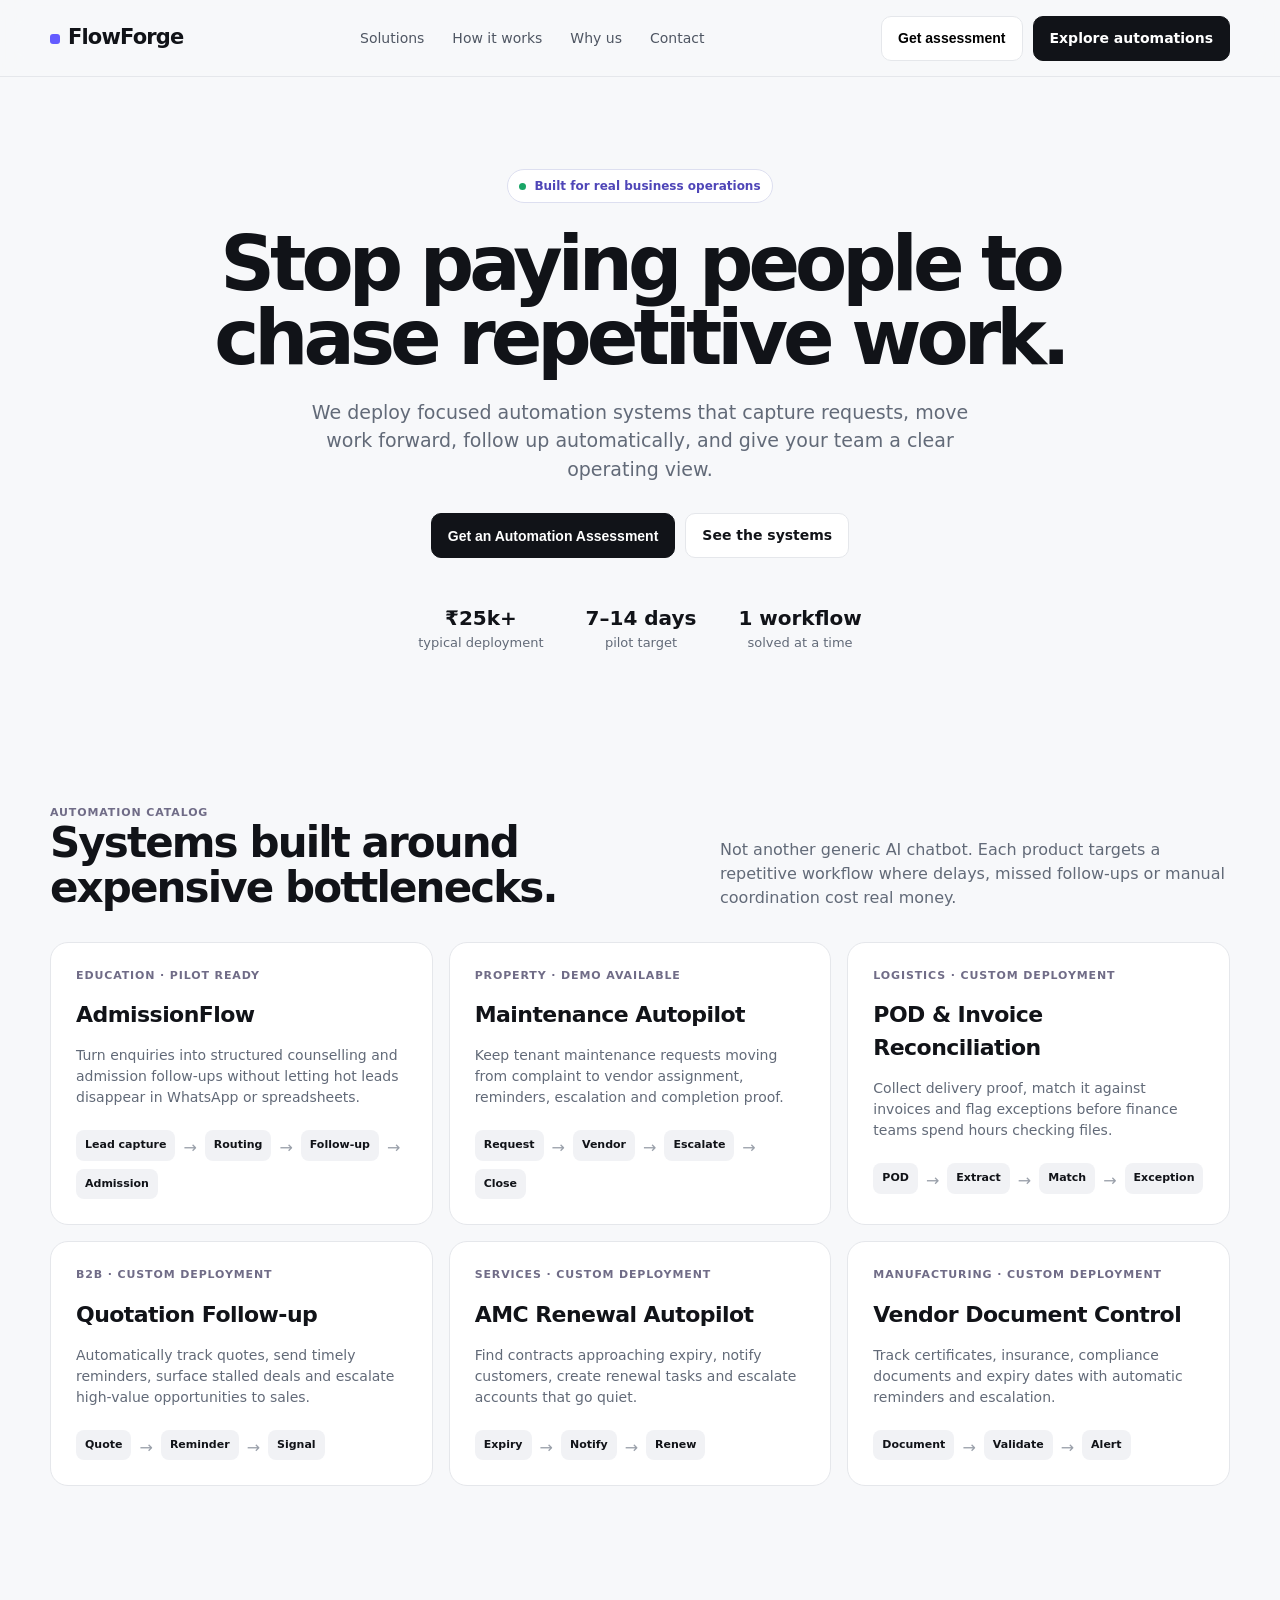
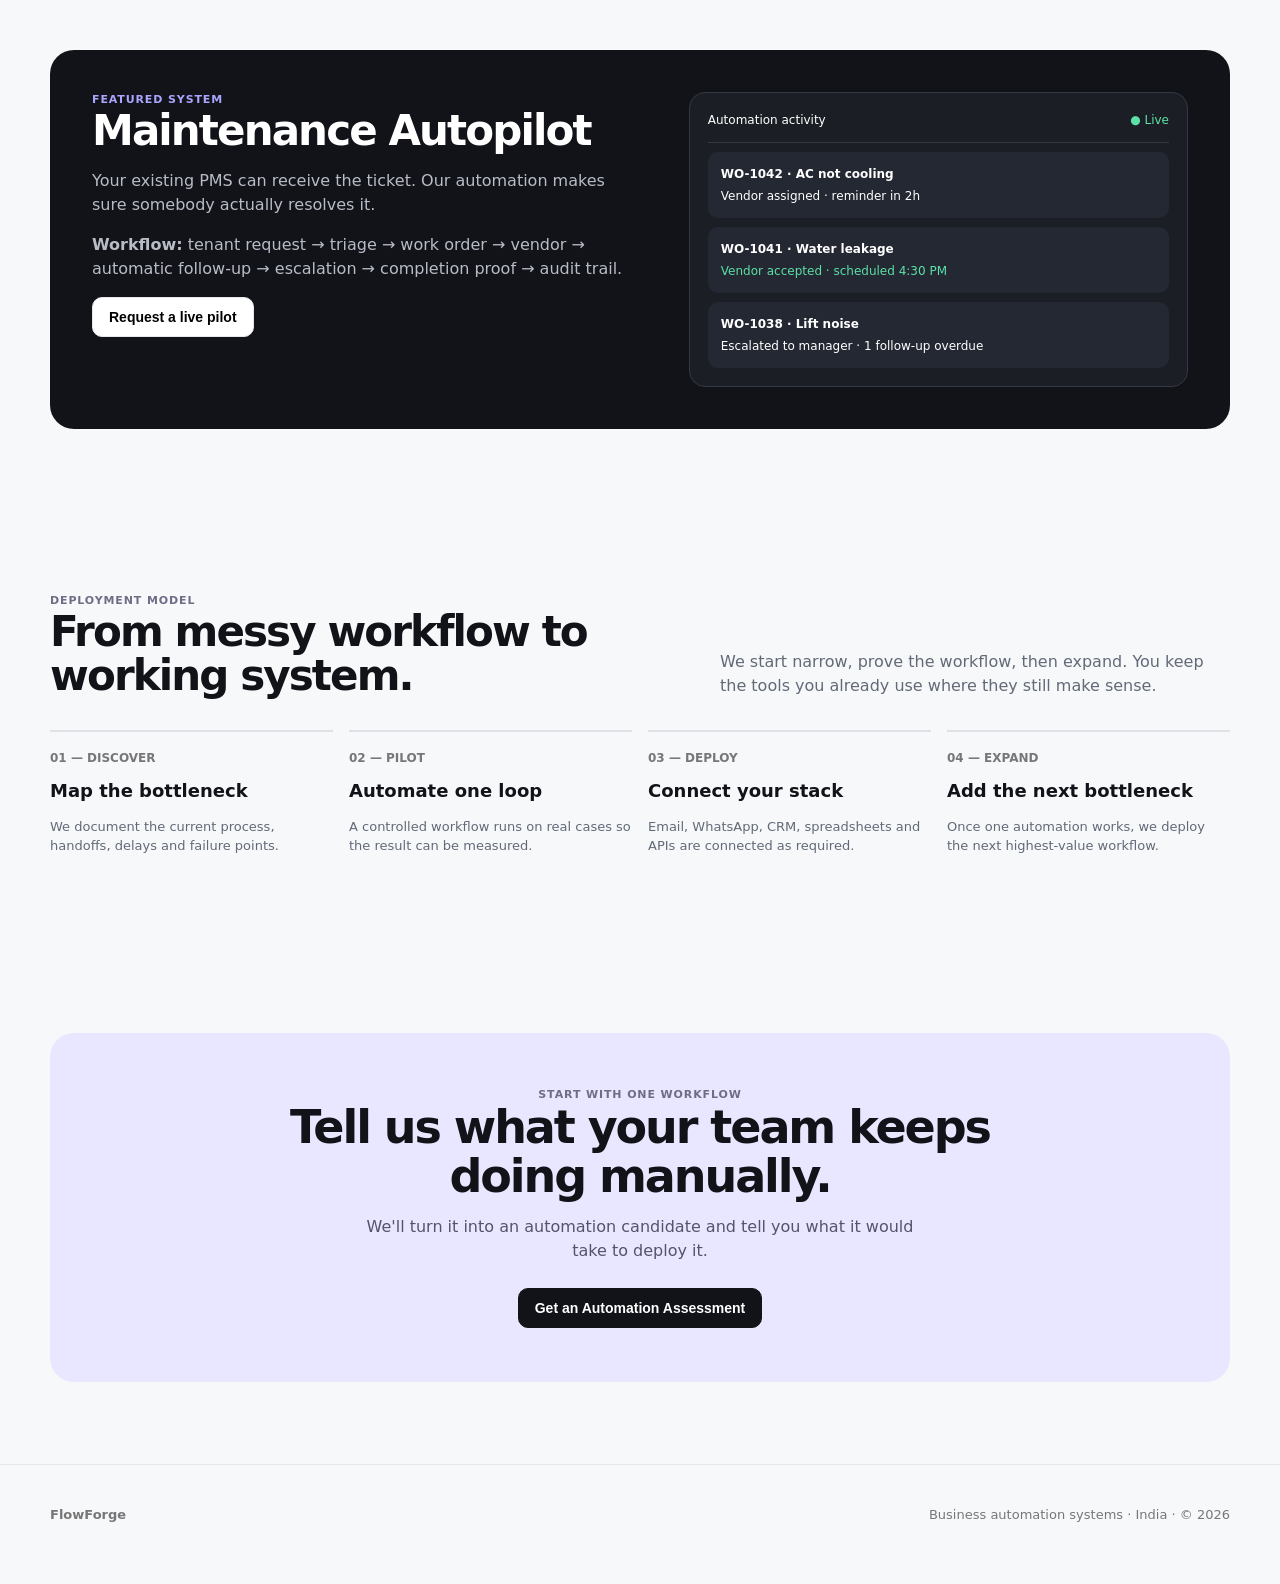
==== index.html @ b5eff017 "Connect FlowForge assessment form to Supabase" ====
<!doctype html><html lang="en"><head><meta charset="UTF-8"><meta name="viewport" content="width=device-width,initial-scale=1"><title>FlowForge — Business Automation Systems</title><meta name="description" content="Pre-built business automation systems that remove repetitive work and keep operations moving."><style>body{margin:0;font-family:Inter,ui-sans-serif,system-ui,-apple-system,BlinkMacSystemFont,"Segoe UI",sans-serif;color:#111318;background:#f7f8fa;line-height:1.5}a{text-decoration:none;color:inherit}.wrap{max-width:1180px;margin:auto;padding:0 24px}.nav{height:76px;display:flex;align-items:center;justify-content:space-between;background:rgba(247,248,250,.86);backdrop-filter:blur(14px);position:sticky;top:0;z-index:10;border-bottom:1px solid #e5e7eb}.brand{font-weight:800;font-size:21px;letter-spacing:-.04em}.brand i{display:inline-block;width:10px;height:10px;background:#635bff;border-radius:3px;margin-right:8px}.links{display:flex;gap:28px;color:#4f5663;font-size:14px}.actions{display:flex;gap:10px}.btn{border:1px solid #e5e7eb;padding:11px 16px;border-radius:10px;font-weight:650;font-size:14px;background:#fff;cursor:pointer}.primary{background:#111318;color:#fff!important;border-color:#111318}.hero{padding:92px 0 70px;text-align:center}.eyebrow{display:inline-flex;gap:8px;align-items:center;border:1px solid #dddff0;background:#fff;padding:7px 11px;border-radius:999px;font-size:12px;font-weight:700;color:#4f46b8}.dot{width:7px;height:7px;background:#18a566;border-radius:50%}.hero h1{font-size:clamp(45px,7vw,76px);line-height:.98;letter-spacing:-.065em;max-width:900px;margin:24px auto 22px}.hero p{font-size:19px;color:#626a78;max-width:670px;margin:0 auto 30px}.hero .actions{justify-content:center}.proof{display:flex;justify-content:center;gap:42px;margin-top:45px;color:#626a78;font-size:13px}.proof strong{display:block;color:#111318;font-size:20px}.section{padding:82px 0}.section-head{display:flex;justify-content:space-between;gap:30px;align-items:end;margin-bottom:32px}.section h2{font-size:42px;letter-spacing:-.045em;line-height:1.05;margin:0}.section-head p{max-width:510px;color:#626a78;margin:0}.grid{display:grid;grid-template-columns:repeat(3,1fr);gap:16px}.card{background:#fff;border:1px solid #e5e7eb;border-radius:18px;padding:25px;transition:.2s}.card:hover{transform:translateY(-3px);box-shadow:0 14px 40px rgba(17,19,24,.07)}.tag{font-size:11px;text-transform:uppercase;letter-spacing:.08em;font-weight:800;color:#706c87}.card h3{font-size:22px;letter-spacing:-.025em;margin:14px 0 9px}.card p{color:#626a78;font-size:14px;min-height:65px}.flow{display:flex;gap:8px;flex-wrap:wrap;margin-top:20px}.pill{padding:7px 9px;background:#f1f2f5;border-radius:8px;font-size:11px;font-weight:650}.arrow{color:#9aa0aa;padding-top:6px}.featured{background:#111318;color:#fff;border-radius:24px;padding:42px;display:grid;grid-template-columns:1.05fr .95fr;gap:45px}.featured p{color:#b7bcc7}.featured .tag{color:#aaa5ff}.demo{background:#1b1e25;border:1px solid #333844;border-radius:16px;padding:18px}.bar{display:flex;justify-content:space-between;border-bottom:1px solid #343842;padding-bottom:13px;font-size:12px}.work{background:#242833;border-radius:10px;padding:13px;margin-top:9px;font-size:12px}.work b{display:block;margin-bottom:4px}.green{color:#5ce0a6}.how{display:grid;grid-template-columns:repeat(4,1fr);gap:16px}.step{border-top:2px solid #dfe1e7;padding-top:17px}.num{font-size:12px;font-weight:800;color:#777}.step h3{font-size:18px;margin:10px 0 7px}.step p{font-size:13px;color:#626a78}.cta{background:#e9e7ff;border-radius:24px;padding:54px;text-align:center}.cta h2{font-size:46px;max-width:700px;margin:0 auto 15px}.cta p{color:#55536a;max-width:560px;margin:0 auto 25px}.footer{padding:40px 0 60px;border-top:1px solid #e5e7eb;color:#777;font-size:13px}.footerrow{display:flex;justify-content:space-between}.modal{display:none;position:fixed;inset:0;background:rgba(10,11,14,.58);z-index:30;align-items:center;justify-content:center;padding:20px}.modal.open{display:flex}.modalbox{background:#fff;border-radius:18px;max-width:520px;width:100%;padding:28px}.modalbox h2{margin-top:0}.field{display:flex;flex-direction:column;gap:6px;margin:12px 0}.field label{font-size:12px;font-weight:700}.field input,.field select,.field textarea{padding:11px;border:1px solid #e5e7eb;border-radius:9px;font:inherit}.close{float:right;background:none;border:0;font-size:22px;cursor:pointer}@media(max-width:850px){.links{display:none}.grid,.how,.featured{grid-template-columns:1fr}.featured{padding:28px}.hero{padding-top:65px}.proof{gap:18px;flex-wrap:wrap}.section h2,.cta h2{font-size:34px}.section-head{display:block}.section-head p{margin-top:12px}.footerrow{display:block}.footerrow span{display:block;margin-top:8px}}</style></head><body><header class="nav"><div class="wrap" style="width:100%;display:flex;justify-content:space-between;align-items:center"><a class="brand" href="#"><i></i>FlowForge</a><nav class="links"><a href="#solutions">Solutions</a><a href="#how">How it works</a><a href="#proof">Why us</a><a href="#contact">Contact</a></nav><div class="actions"><button class="btn" onclick="openModal()">Get assessment</button><a class="btn primary" href="#solutions">Explore automations</a></div></div></header><main><section class="hero"><div class="wrap"><div class="eyebrow"><span class="dot"></span> Built for real business operations</div><h1>Stop paying people to chase repetitive work.</h1><p>We deploy focused automation systems that capture requests, move work forward, follow up automatically, and give your team a clear operating view.</p><div class="actions"><button class="btn primary" onclick="openModal()">Get an Automation Assessment</button><a class="btn" href="#solutions">See the systems</a></div><div class="proof"><div><strong>₹25k+</strong>typical deployment</div><div><strong>7–14 days</strong>pilot target</div><div><strong>1 workflow</strong>solved at a time</div></div></div></section><section class="section" id="solutions"><div class="wrap"><div class="section-head"><div><div class="tag">Automation catalog</div><h2>Systems built around expensive bottlenecks.</h2></div><p>Not another generic AI chatbot. Each product targets a repetitive workflow where delays, missed follow-ups or manual coordination cost real money.</p></div><div class="grid"><article class="card"><div class="tag">Education · Pilot ready</div><h3>AdmissionFlow</h3><p>Turn enquiries into structured counselling and admission follow-ups without letting hot leads disappear in WhatsApp or spreadsheets.</p><div class="flow"><span class="pill">Lead capture</span><span class="arrow">→</span><span class="pill">Routing</span><span class="arrow">→</span><span class="pill">Follow-up</span><span class="arrow">→</span><span class="pill">Admission</span></div></article><article class="card"><div class="tag">Property · Demo available</div><h3>Maintenance Autopilot</h3><p>Keep tenant maintenance requests moving from complaint to vendor assignment, reminders, escalation and completion proof.</p><div class="flow"><span class="pill">Request</span><span class="arrow">→</span><span class="pill">Vendor</span><span class="arrow">→</span><span class="pill">Escalate</span><span class="arrow">→</span><span class="pill">Close</span></div></article><article class="card"><div class="tag">Logistics · Custom deployment</div><h3>POD &amp; Invoice Reconciliation</h3><p>Collect delivery proof, match it against invoices and flag exceptions before finance teams spend hours checking files.</p><div class="flow"><span class="pill">POD</span><span class="arrow">→</span><span class="pill">Extract</span><span class="arrow">→</span><span class="pill">Match</span><span class="arrow">→</span><span class="pill">Exception</span></div></article><article class="card"><div class="tag">B2B · Custom deployment</div><h3>Quotation Follow-up</h3><p>Automatically track quotes, send timely reminders, surface stalled deals and escalate high-value opportunities to sales.</p><div class="flow"><span class="pill">Quote</span><span class="arrow">→</span><span class="pill">Reminder</span><span class="arrow">→</span><span class="pill">Signal</span></div></article><article class="card"><div class="tag">Services · Custom deployment</div><h3>AMC Renewal Autopilot</h3><p>Find contracts approaching expiry, notify customers, create renewal tasks and escalate accounts that go quiet.</p><div class="flow"><span class="pill">Expiry</span><span class="arrow">→</span><span class="pill">Notify</span><span class="arrow">→</span><span class="pill">Renew</span></div></article><article class="card"><div class="tag">Manufacturing · Custom deployment</div><h3>Vendor Document Control</h3><p>Track certificates, insurance, compliance documents and expiry dates with automatic reminders and escalation.</p><div class="flow"><span class="pill">Document</span><span class="arrow">→</span><span class="pill">Validate</span><span class="arrow">→</span><span class="pill">Alert</span></div></article></div></div></section><section class="section" id="proof"><div class="wrap"><div class="featured"><div><div class="tag">Featured system</div><h2>Maintenance Autopilot</h2><p>Your existing PMS can receive the ticket. Our automation makes sure somebody actually resolves it.</p><p><b>Workflow:</b> tenant request → triage → work order → vendor → automatic follow-up → escalation → completion proof → audit trail.</p><button class="btn" onclick="openModal()">Request a live pilot</button></div><div class="demo"><div class="bar"><span>Automation activity</span><span class="green">● Live</span></div><div class="work"><b>WO-1042 · AC not cooling</b><span>Vendor assigned · reminder in 2h</span></div><div class="work"><b>WO-1041 · Water leakage</b><span class="green">Vendor accepted · scheduled 4:30 PM</span></div><div class="work"><b>WO-1038 · Lift noise</b><span>Escalated to manager · 1 follow-up overdue</span></div></div></div></div></section><section class="section" id="how"><div class="wrap"><div class="section-head"><div><div class="tag">Deployment model</div><h2>From messy workflow to working system.</h2></div><p>We start narrow, prove the workflow, then expand. You keep the tools you already use where they still make sense.</p></div><div class="how"><div class="step"><div class="num">01 — DISCOVER</div><h3>Map the bottleneck</h3><p>We document the current process, handoffs, delays and failure points.</p></div><div class="step"><div class="num">02 — PILOT</div><h3>Automate one loop</h3><p>A controlled workflow runs on real cases so the result can be measured.</p></div><div class="step"><div class="num">03 — DEPLOY</div><h3>Connect your stack</h3><p>Email, WhatsApp, CRM, spreadsheets and APIs are connected as required.</p></div><div class="step"><div class="num">04 — EXPAND</div><h3>Add the next bottleneck</h3><p>Once one automation works, we deploy the next highest-value workflow.</p></div></div></div></section><section class="section" id="contact"><div class="wrap"><div class="cta"><div class="tag">Start with one workflow</div><h2>Tell us what your team keeps doing manually.</h2><p>We'll turn it into an automation candidate and tell you what it would take to deploy it.</p><button class="btn primary" onclick="openModal()">Get an Automation Assessment</button></div></div></section></main><footer class="footer"><div class="wrap footerrow"><b>FlowForge</b><span>Business automation systems · India · © 2026</span></div></footer><div class="modal" id="modal"><div class="modalbox"><button class="close" onclick="closeModal()">×</button><h2>Automation Assessment</h2><p style="color:#666;font-size:14px">Tell us the workflow that wastes the most time.</p><form id="assessmentForm" onsubmit="submitForm(event)"><div class="field"><label>Business type</label><select id="businessType" required><option value="">Select</option><option>Education</option><option>Property Management</option><option>Logistics</option><option>Manufacturing</option><option>Professional Services</option><option>Other</option></select></div><div class="field"><label>Biggest repetitive task</label><textarea id="repetitiveTask" rows="3" required placeholder="e.g. staff chase vendors for maintenance updates"></textarea></div><div class="field"><label>Work email / phone</label><input id="contact" required placeholder="you@company.com or +91..."></div><button class="btn primary" type="submit" style="width:100%">Submit assessment</button></form></div></div><script>function openModal(){document.getElementById('modal').classList.add('open')}function closeModal(){document.getElementById('modal').classList.remove('open')}async function submitForm(e){e.preventDefault();const form=e.target;const btn=form.querySelector('button[type=submit]');btn.disabled=true;btn.textContent='Submitting...';try{const r=await fetch('https://tdzqkygwrdqqpjwculmf.supabase.co/rest/v1/flowforge_assessment_leads',{method:'POST',headers:{'Content-Type':'application/json','apikey':'sb_publishable__ITeCtWl3mFC7sqU0JlJvA_GkFUHRXl','Prefer':'return=minimal'},body:JSON.stringify({business_type:document.getElementById('businessType').value,repetitive_task:document.getElementById('repetitiveTask').value,contact:document.getElementById('contact').value})});if(!r.ok)throw new Error('submit failed');alert('Thanks — your assessment has been received.');form.reset();closeModal()}catch(err){alert('We could not submit the assessment. Please try again.')}finally{btn.disabled=false;btn.textContent='Submit assessment'}}document.getElementById('modal').addEventListener('click',e=>{if(e.target.id==='modal')closeModal()})</script></body></html>
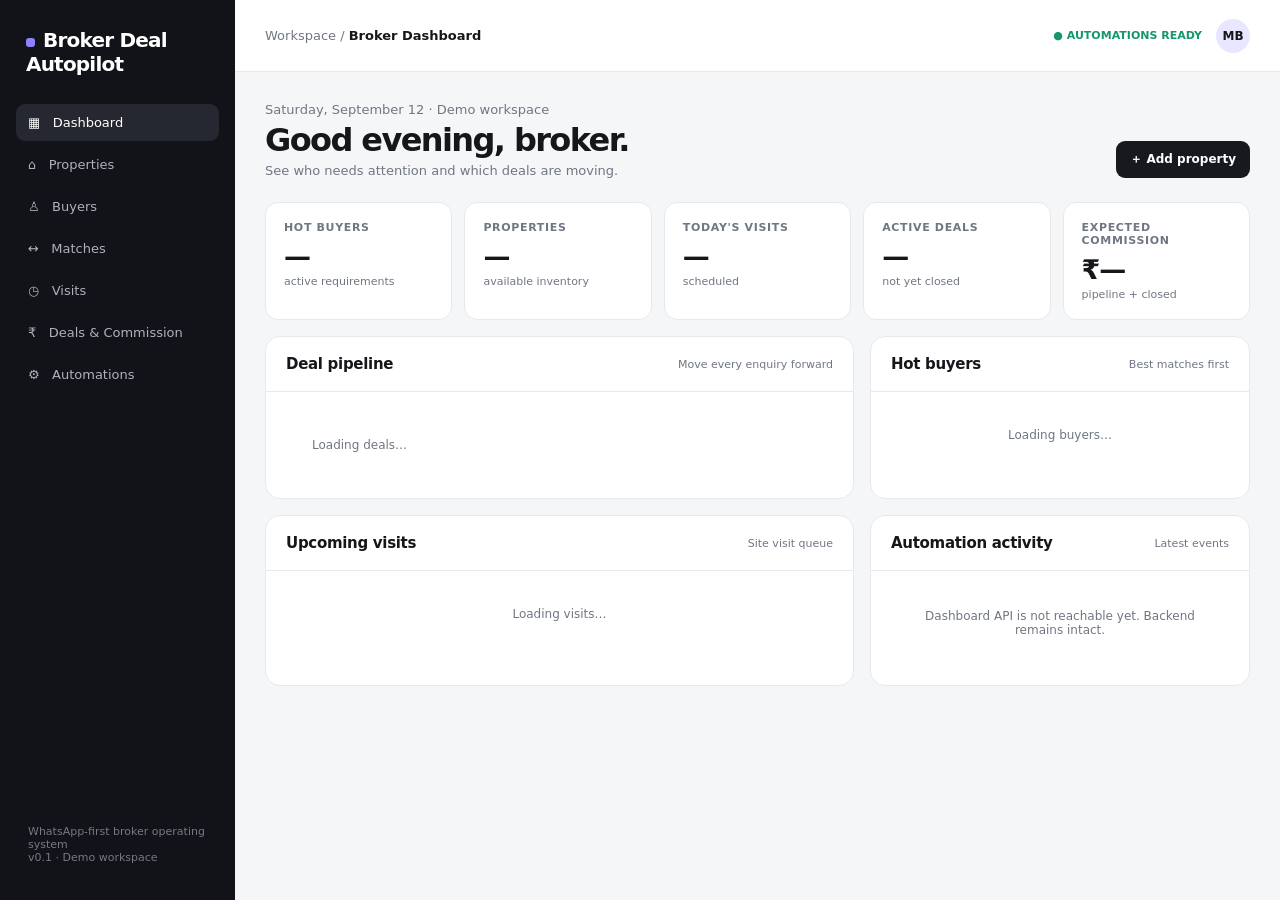
==== commit 295c250a: "Build Broker Deal Autopilot dashboard UI" ====
--- a/index.html
+++ b/index.html
@@ -1 +1,55 @@
-<!doctype html><html lang="en"><head><meta charset="UTF-8"><meta name="viewport" content="width=device-width,initial-scale=1"><title>FlowForge — Business Automation Systems</title><meta name="description" content="Pre-built business automation systems that remove repetitive work and keep operations moving."><style>body{margin:0;font-family:Inter,ui-sans-serif,system-ui,-apple-system,BlinkMacSystemFont,"Segoe UI",sans-serif;color:#111318;background:#f7f8fa;line-height:1.5}a{text-decoration:none;color:inherit}.wrap{max-width:1180px;margin:auto;padding:0 24px}.nav{height:76px;display:flex;align-items:center;justify-content:space-between;background:rgba(247,248,250,.86);backdrop-filter:blur(14px);position:sticky;top:0;z-index:10;border-bottom:1px solid #e5e7eb}.brand{font-weight:800;font-size:21px;letter-spacing:-.04em}.brand i{display:inline-block;width:10px;height:10px;background:#635bff;border-radius:3px;margin-right:8px}.links{display:flex;gap:28px;color:#4f5663;font-size:14px}.actions{display:flex;gap:10px}.btn{border:1px solid #e5e7eb;padding:11px 16px;border-radius:10px;font-weight:650;font-size:14px;background:#fff;cursor:pointer}.primary{background:#111318;color:#fff!important;border-color:#111318}.hero{padding:92px 0 70px;text-align:center}.eyebrow{display:inline-flex;gap:8px;align-items:center;border:1px solid #dddff0;background:#fff;padding:7px 11px;border-radius:999px;font-size:12px;font-weight:700;color:#4f46b8}.dot{width:7px;height:7px;background:#18a566;border-radius:50%}.hero h1{font-size:clamp(45px,7vw,76px);line-height:.98;letter-spacing:-.065em;max-width:900px;margin:24px auto 22px}.hero p{font-size:19px;color:#626a78;max-width:670px;margin:0 auto 30px}.hero .actions{justify-content:center}.proof{display:flex;justify-content:center;gap:42px;margin-top:45px;color:#626a78;font-size:13px}.proof strong{display:block;color:#111318;font-size:20px}.section{padding:82px 0}.section-head{display:flex;justify-content:space-between;gap:30px;align-items:end;margin-bottom:32px}.section h2{font-size:42px;letter-spacing:-.045em;line-height:1.05;margin:0}.section-head p{max-width:510px;color:#626a78;margin:0}.grid{display:grid;grid-template-columns:repeat(3,1fr);gap:16px}.card{background:#fff;border:1px solid #e5e7eb;border-radius:18px;padding:25px;transition:.2s}.card:hover{transform:translateY(-3px);box-shadow:0 14px 40px rgba(17,19,24,.07)}.tag{font-size:11px;text-transform:uppercase;letter-spacing:.08em;font-weight:800;color:#706c87}.card h3{font-size:22px;letter-spacing:-.025em;margin:14px 0 9px}.card p{color:#626a78;font-size:14px;min-height:65px}.flow{display:flex;gap:8px;flex-wrap:wrap;margin-top:20px}.pill{padding:7px 9px;background:#f1f2f5;border-radius:8px;font-size:11px;font-weight:650}.arrow{color:#9aa0aa;padding-top:6px}.featured{background:#111318;color:#fff;border-radius:24px;padding:42px;display:grid;grid-template-columns:1.05fr .95fr;gap:45px}.featured p{color:#b7bcc7}.featured .tag{color:#aaa5ff}.demo{background:#1b1e25;border:1px solid #333844;border-radius:16px;padding:18px}.bar{display:flex;justify-content:space-between;border-bottom:1px solid #343842;padding-bottom:13px;font-size:12px}.work{background:#242833;border-radius:10px;padding:13px;margin-top:9px;font-size:12px}.work b{display:block;margin-bottom:4px}.green{color:#5ce0a6}.how{display:grid;grid-template-columns:repeat(4,1fr);gap:16px}.step{border-top:2px solid #dfe1e7;padding-top:17px}.num{font-size:12px;font-weight:800;color:#777}.step h3{font-size:18px;margin:10px 0 7px}.step p{font-size:13px;color:#626a78}.cta{background:#e9e7ff;border-radius:24px;padding:54px;text-align:center}.cta h2{font-size:46px;max-width:700px;margin:0 auto 15px}.cta p{color:#55536a;max-width:560px;margin:0 auto 25px}.footer{padding:40px 0 60px;border-top:1px solid #e5e7eb;color:#777;font-size:13px}.footerrow{display:flex;justify-content:space-between}.modal{display:none;position:fixed;inset:0;background:rgba(10,11,14,.58);z-index:30;align-items:center;justify-content:center;padding:20px}.modal.open{display:flex}.modalbox{background:#fff;border-radius:18px;max-width:520px;width:100%;padding:28px}.modalbox h2{margin-top:0}.field{display:flex;flex-direction:column;gap:6px;margin:12px 0}.field label{font-size:12px;font-weight:700}.field input,.field select,.field textarea{padding:11px;border:1px solid #e5e7eb;border-radius:9px;font:inherit}.close{float:right;background:none;border:0;font-size:22px;cursor:pointer}@media(max-width:850px){.links{display:none}.grid,.how,.featured{grid-template-columns:1fr}.featured{padding:28px}.hero{padding-top:65px}.proof{gap:18px;flex-wrap:wrap}.section h2,.cta h2{font-size:34px}.section-head{display:block}.section-head p{margin-top:12px}.footerrow{display:block}.footerrow span{display:block;margin-top:8px}}</style></head><body><header class="nav"><div class="wrap" style="width:100%;display:flex;justify-content:space-between;align-items:center"><a class="brand" href="#"><i></i>FlowForge</a><nav class="links"><a href="#solutions">Solutions</a><a href="#how">How it works</a><a href="#proof">Why us</a><a href="#contact">Contact</a></nav><div class="actions"><button class="btn" onclick="openModal()">Get assessment</button><a class="btn primary" href="#solutions">Explore automations</a></div></div></header><main><section class="hero"><div class="wrap"><div class="eyebrow"><span class="dot"></span> Built for real business operations</div><h1>Stop paying people to chase repetitive work.</h1><p>We deploy focused automation systems that capture requests, move work forward, follow up automatically, and give your team a clear operating view.</p><div class="actions"><button class="btn primary" onclick="openModal()">Get an Automation Assessment</button><a class="btn" href="#solutions">See the systems</a></div><div class="proof"><div><strong>₹25k+</strong>typical deployment</div><div><strong>7–14 days</strong>pilot target</div><div><strong>1 workflow</strong>solved at a time</div></div></div></section><section class="section" id="solutions"><div class="wrap"><div class="section-head"><div><div class="tag">Automation catalog</div><h2>Systems built around expensive bottlenecks.</h2></div><p>Not another generic AI chatbot. Each product targets a repetitive workflow where delays, missed follow-ups or manual coordination cost real money.</p></div><div class="grid"><article class="card"><div class="tag">Education · Pilot ready</div><h3>AdmissionFlow</h3><p>Turn enquiries into structured counselling and admission follow-ups without letting hot leads disappear in WhatsApp or spreadsheets.</p><div class="flow"><span class="pill">Lead capture</span><span class="arrow">→</span><span class="pill">Routing</span><span class="arrow">→</span><span class="pill">Follow-up</span><span class="arrow">→</span><span class="pill">Admission</span></div></article><article class="card"><div class="tag">Property · Demo available</div><h3>Maintenance Autopilot</h3><p>Keep tenant maintenance requests moving from complaint to vendor assignment, reminders, escalation and completion proof.</p><div class="flow"><span class="pill">Request</span><span class="arrow">→</span><span class="pill">Vendor</span><span class="arrow">→</span><span class="pill">Escalate</span><span class="arrow">→</span><span class="pill">Close</span></div></article><article class="card"><div class="tag">Logistics · Custom deployment</div><h3>POD &amp; Invoice Reconciliation</h3><p>Collect delivery proof, match it against invoices and flag exceptions before finance teams spend hours checking files.</p><div class="flow"><span class="pill">POD</span><span class="arrow">→</span><span class="pill">Extract</span><span class="arrow">→</span><span class="pill">Match</span><span class="arrow">→</span><span class="pill">Exception</span></div></article><article class="card"><div class="tag">B2B · Custom deployment</div><h3>Quotation Follow-up</h3><p>Automatically track quotes, send timely reminders, surface stalled deals and escalate high-value opportunities to sales.</p><div class="flow"><span class="pill">Quote</span><span class="arrow">→</span><span class="pill">Reminder</span><span class="arrow">→</span><span class="pill">Signal</span></div></article><article class="card"><div class="tag">Services · Custom deployment</div><h3>AMC Renewal Autopilot</h3><p>Find contracts approaching expiry, notify customers, create renewal tasks and escalate accounts that go quiet.</p><div class="flow"><span class="pill">Expiry</span><span class="arrow">→</span><span class="pill">Notify</span><span class="arrow">→</span><span class="pill">Renew</span></div></article><article class="card"><div class="tag">Manufacturing · Custom deployment</div><h3>Vendor Document Control</h3><p>Track certificates, insurance, compliance documents and expiry dates with automatic reminders and escalation.</p><div class="flow"><span class="pill">Document</span><span class="arrow">→</span><span class="pill">Validate</span><span class="arrow">→</span><span class="pill">Alert</span></div></article></div></div></section><section class="section" id="proof"><div class="wrap"><div class="featured"><div><div class="tag">Featured system</div><h2>Maintenance Autopilot</h2><p>Your existing PMS can receive the ticket. Our automation makes sure somebody actually resolves it.</p><p><b>Workflow:</b> tenant request → triage → work order → vendor → automatic follow-up → escalation → completion proof → audit trail.</p><button class="btn" onclick="openModal()">Request a live pilot</button></div><div class="demo"><div class="bar"><span>Automation activity</span><span class="green">● Live</span></div><div class="work"><b>WO-1042 · AC not cooling</b><span>Vendor assigned · reminder in 2h</span></div><div class="work"><b>WO-1041 · Water leakage</b><span class="green">Vendor accepted · scheduled 4:30 PM</span></div><div class="work"><b>WO-1038 · Lift noise</b><span>Escalated to manager · 1 follow-up overdue</span></div></div></div></div></section><section class="section" id="how"><div class="wrap"><div class="section-head"><div><div class="tag">Deployment model</div><h2>From messy workflow to working system.</h2></div><p>We start narrow, prove the workflow, then expand. You keep the tools you already use where they still make sense.</p></div><div class="how"><div class="step"><div class="num">01 — DISCOVER</div><h3>Map the bottleneck</h3><p>We document the current process, handoffs, delays and failure points.</p></div><div class="step"><div class="num">02 — PILOT</div><h3>Automate one loop</h3><p>A controlled workflow runs on real cases so the result can be measured.</p></div><div class="step"><div class="num">03 — DEPLOY</div><h3>Connect your stack</h3><p>Email, WhatsApp, CRM, spreadsheets and APIs are connected as required.</p></div><div class="step"><div class="num">04 — EXPAND</div><h3>Add the next bottleneck</h3><p>Once one automation works, we deploy the next highest-value workflow.</p></div></div></div></section><section class="section" id="contact"><div class="wrap"><div class="cta"><div class="tag">Start with one workflow</div><h2>Tell us what your team keeps doing manually.</h2><p>We'll turn it into an automation candidate and tell you what it would take to deploy it.</p><button class="btn primary" onclick="openModal()">Get an Automation Assessment</button></div></div></section></main><footer class="footer"><div class="wrap footerrow"><b>FlowForge</b><span>Business automation systems · India · © 2026</span></div></footer><div class="modal" id="modal"><div class="modalbox"><button class="close" onclick="closeModal()">×</button><h2>Automation Assessment</h2><p style="color:#666;font-size:14px">Tell us the workflow that wastes the most time.</p><form id="assessmentForm" onsubmit="submitForm(event)"><div class="field"><label>Business type</label><select id="businessType" required><option value="">Select</option><option>Education</option><option>Property Management</option><option>Logistics</option><option>Manufacturing</option><option>Professional Services</option><option>Other</option></select></div><div class="field"><label>Biggest repetitive task</label><textarea id="repetitiveTask" rows="3" required placeholder="e.g. staff chase vendors for maintenance updates"></textarea></div><div class="field"><label>Work email / phone</label><input id="contact" required placeholder="you@company.com or +91..."></div><button class="btn primary" type="submit" style="width:100%">Submit assessment</button></form></div></div><script>function openModal(){document.getElementById('modal').classList.add('open')}function closeModal(){document.getElementById('modal').classList.remove('open')}async function submitForm(e){e.preventDefault();const form=e.target;const btn=form.querySelector('button[type=submit]');btn.disabled=true;btn.textContent='Submitting...';try{const r=await fetch('https://tdzqkygwrdqqpjwculmf.supabase.co/rest/v1/flowforge_assessment_leads',{method:'POST',headers:{'Content-Type':'application/json','apikey':'sb_publishable__ITeCtWl3mFC7sqU0JlJvA_GkFUHRXl','Prefer':'return=minimal'},body:JSON.stringify({business_type:document.getElementById('businessType').value,repetitive_task:document.getElementById('repetitiveTask').value,contact:document.getElementById('contact').value})});if(!r.ok)throw new Error('submit failed');alert('Thanks — your assessment has been received.');form.reset();closeModal()}catch(err){alert('We could not submit the assessment. Please try again.')}finally{btn.disabled=false;btn.textContent='Submit assessment'}}document.getElementById('modal').addEventListener('click',e=>{if(e.target.id==='modal')closeModal()})</script></body></html>+<!doctype html>
+<html lang="en">
+<head>
+<meta charset="UTF-8"><meta name="viewport" content="width=device-width,initial-scale=1">
+<title>Broker Deal Autopilot</title>
+<meta name="description" content="WhatsApp-first operating dashboard for independent property brokers.">
+<style>
+:root{--bg:#f5f6f8;--panel:#fff;--text:#15171b;--muted:#707782;--line:#e7e9ed;--dark:#17191e;--green:#15966b;--amber:#c47b12;--blue:#3867d6;--red:#c44747;--purple:#6658d3}*{box-sizing:border-box}body{margin:0;background:var(--bg);color:var(--text);font-family:Inter,ui-sans-serif,system-ui,-apple-system,BlinkMacSystemFont,"Segoe UI",sans-serif}button{font:inherit;cursor:pointer}.app{display:grid;grid-template-columns:235px 1fr;min-height:100vh}.side{background:#111318;color:#fff;padding:24px 16px;display:flex;flex-direction:column}.brand{font-size:20px;font-weight:850;letter-spacing:-.04em;padding:4px 10px 28px}.brand span{display:inline-block;width:9px;height:9px;background:#8d82ff;border-radius:3px;margin-right:8px}.nav{display:grid;gap:5px}.nav button{border:0;background:transparent;color:#aeb2bb;text-align:left;padding:11px 12px;border-radius:9px;font-size:13px}.nav button.active,.nav button:hover{background:#252830;color:#fff}.sidefoot{margin-top:auto;color:#747984;font-size:11px;padding:12px}.main{min-width:0}.top{height:72px;background:#fff;border-bottom:1px solid var(--line);display:flex;align-items:center;justify-content:space-between;padding:0 30px}.crumb{font-size:13px;color:var(--muted)}.crumb b{color:var(--text)}.topright{display:flex;align-items:center;gap:14px}.live{font-size:11px;font-weight:750;color:var(--green)}.avatar{width:34px;height:34px;border-radius:50%;background:#e9e7ff;display:grid;place-items:center;font-weight:800;font-size:12px}.content{max-width:1450px;margin:auto;padding:30px}.heading{display:flex;justify-content:space-between;align-items:flex-end;gap:20px;margin-bottom:24px}.heading h1{font-size:32px;letter-spacing:-.05em;margin:4px 0}.heading p{color:var(--muted);font-size:13px;margin:0}.primary{border:0;background:var(--dark);color:#fff;padding:10px 14px;border-radius:9px;font-weight:700;font-size:12px}.stats{display:grid;grid-template-columns:repeat(5,1fr);gap:12px}.stat{background:var(--panel);border:1px solid var(--line);border-radius:13px;padding:18px}.stat .label{font-size:11px;color:var(--muted);font-weight:700;text-transform:uppercase;letter-spacing:.06em}.stat .num{font-size:27px;font-weight:800;letter-spacing:-.04em;margin-top:7px}.stat .sub{font-size:11px;color:var(--muted);margin-top:3px}.grid{display:grid;grid-template-columns:1.55fr 1fr;gap:16px;margin-top:16px}.panel{background:#fff;border:1px solid var(--line);border-radius:15px;overflow:hidden}.panelhead{padding:18px 20px;border-bottom:1px solid var(--line);display:flex;justify-content:space-between;align-items:center}.panelhead h2{font-size:15px;margin:0;letter-spacing:-.02em}.panelhead span{font-size:11px;color:var(--muted)}.pipeline{display:flex;gap:8px;padding:16px;overflow:auto}.stage{min-width:150px;background:#f7f8fa;border:1px solid var(--line);border-radius:11px;padding:11px}.stagehead{display:flex;justify-content:space-between;font-size:11px;font-weight:800}.stagehead span{color:var(--muted)}.deal{background:#fff;border:1px solid var(--line);border-radius:9px;padding:10px;margin-top:8px}.deal b{font-size:11px;display:block}.deal small{font-size:10px;color:var(--muted);display:block;margin-top:3px}.badge{display:inline-block;margin-top:7px;padding:4px 6px;border-radius:6px;font-size:9px;font-weight:800;background:#eef0f4;color:#5e6570}.badge.green{background:#e7f7f0;color:#087b55}.badge.amber{background:#fff4df;color:#9b650f}.badge.blue{background:#eaf0ff;color:#3159b9}.list{padding:6px 20px 14px}.row{display:grid;grid-template-columns:1fr auto;gap:12px;padding:13px 0;border-bottom:1px solid #f0f1f3}.row:last-child{border:0}.row b{font-size:12px}.row small{display:block;color:var(--muted);font-size:10px;margin-top:3px}.score{font-weight:850;font-size:12px;color:var(--green)}.visit{display:flex;gap:12px;align-items:center}.time{width:52px;text-align:center;border:1px solid var(--line);border-radius:8px;padding:6px}.time b{display:block;font-size:14px}.time small{font-size:9px;color:var(--muted)}.activity{padding:8px 20px 18px}.event{display:grid;grid-template-columns:10px 1fr;gap:10px;padding:9px 0}.dot{width:7px;height:7px;background:#6b62dc;border-radius:50%;margin-top:5px}.event b{font-size:11px}.event small{display:block;color:var(--muted);font-size:10px;margin-top:2px}.empty{padding:30px;color:var(--muted);font-size:12px;text-align:center}.toast{position:fixed;right:20px;bottom:20px;background:#17191e;color:#fff;padding:12px 15px;border-radius:9px;font-size:12px;display:none}.modal{position:fixed;inset:0;background:#0008;display:none;align-items:center;justify-content:center;padding:20px}.modal.open{display:flex}.modalbox{background:#fff;border-radius:15px;width:min(520px,100%);padding:24px}.modalbox h2{margin:0 0 6px}.modalbox p{color:var(--muted);font-size:12px}.fields{display:grid;gap:10px;margin:18px 0}.fields input,.fields select{padding:11px;border:1px solid var(--line);border-radius:8px;font:inherit}.modalactions{display:flex;justify-content:flex-end;gap:8px}.secondary{border:1px solid var(--line);background:#fff;padding:10px 14px;border-radius:9px;font-weight:700;font-size:12px}
+@media(max-width:1000px){.app{grid-template-columns:70px 1fr}.brand{font-size:0}.brand span{margin:0}.nav button{font-size:0;text-align:center}.stats{grid-template-columns:repeat(3,1fr)}.grid{grid-template-columns:1fr}.sidefoot{display:none}}@media(max-width:650px){.app{display:block}.side{height:auto;padding:10px;position:sticky;top:0;z-index:4}.brand{display:inline-block;font-size:17px;padding:8px}.nav{display:flex;overflow:auto}.nav button{font-size:11px;white-space:nowrap;padding:8px}.top{padding:0 16px;height:58px}.content{padding:18px 14px}.heading{display:block}.heading .primary{margin-top:14px}.stats{grid-template-columns:repeat(2,1fr)}.stat:last-child{grid-column:span 2}.pipeline{padding:12px}.stage{min-width:140px}}
+</style>
+</head>
+<body>
+<div class="app">
+<aside class="side"><div class="brand"><span></span>Broker Deal Autopilot</div><div class="nav"><button class="active">▦ &nbsp; Dashboard</button><button>⌂ &nbsp; Properties</button><button>♙ &nbsp; Buyers</button><button>↔ &nbsp; Matches</button><button>◷ &nbsp; Visits</button><button>₹ &nbsp; Deals & Commission</button><button>⚙ &nbsp; Automations</button></div><div class="sidefoot">WhatsApp-first broker operating system<br>v0.1 · Demo workspace</div></aside>
+<main class="main"><header class="top"><div class="crumb">Workspace / <b>Broker Dashboard</b></div><div class="topright"><span class="live">● AUTOMATIONS READY</span><div class="avatar">MB</div></div></header>
+<section class="content">
+<div class="heading"><div><p>Saturday, September 12 · Demo workspace</p><h1>Good evening, broker.</h1><p>See who needs attention and which deals are moving.</p></div><button class="primary" onclick="openModal()">＋ Add property</button></div>
+<div class="stats" id="stats"><div class="stat"><div class="label">Hot buyers</div><div class="num" id="buyers">—</div><div class="sub">active requirements</div></div><div class="stat"><div class="label">Properties</div><div class="num" id="properties">—</div><div class="sub">available inventory</div></div><div class="stat"><div class="label">Today's visits</div><div class="num" id="visits">—</div><div class="sub">scheduled</div></div><div class="stat"><div class="label">Active deals</div><div class="num" id="deals">—</div><div class="sub">not yet closed</div></div><div class="stat"><div class="label">Expected commission</div><div class="num" id="commission">₹—</div><div class="sub">pipeline + closed</div></div></div>
+<div class="grid">
+<section class="panel"><div class="panelhead"><h2>Deal pipeline</h2><span>Move every enquiry forward</span></div><div class="pipeline" id="pipeline"><div class="empty">Loading deals…</div></div></section>
+<section class="panel"><div class="panelhead"><h2>Hot buyers</h2><span>Best matches first</span></div><div class="list" id="hot"><div class="empty">Loading buyers…</div></div></section>
+<section class="panel"><div class="panelhead"><h2>Upcoming visits</h2><span>Site visit queue</span></div><div class="list" id="visitsList"><div class="empty">Loading visits…</div></div></section>
+<section class="panel"><div class="panelhead"><h2>Automation activity</h2><span>Latest events</span></div><div class="activity" id="activity"><div class="empty">Loading activity…</div></div></section>
+</div></section></main></div>
+<div class="toast" id="toast">Dashboard refreshed</div>
+<div class="modal" id="modal"><div class="modalbox"><h2>Add property</h2><p>Capture a property into the broker inventory. This demo form is ready for the intake API connection.</p><div class="fields"><input id="ptitle" placeholder="Property title · e.g. 3 BHK in Gomti Nagar"><input id="plocality" placeholder="Locality"><input id="pprice" type="number" placeholder="Asking price (₹)"><input id="powner" placeholder="Owner phone / WhatsApp"></div><div class="modalactions"><button class="secondary" onclick="closeModal()">Cancel</button><button class="primary" onclick="demoAdd()">Save property</button></div></div></div>
+<script>
+const SB='https://tdzqkygwrdqqpjwculmf.supabase.co';
+const KEY='sb_publishable__ITeCtWl3mFC7sqU0JlJvA_GkFUHRXl';
+const W='bbe39e84-c9ca-4b55-9420-79ef550036d7';
+const headers={apikey:KEY,Authorization:'Bearer '+KEY};
+async function get(view,params=''){const r=await fetch(SB+'/rest/v1/'+view+'?'+params,{headers});if(!r.ok)throw Error(await r.text());return r.json()}
+const money=n=>new Intl.NumberFormat('en-IN',{maximumFractionDigits:0}).format(Number(n||0));
+const stageNames={new:'New',matched:'Matched',buyer_interested:'Interested',visit_scheduled:'Visit',negotiation:'Negotiation',token:'Token',closed:'Closed',lost:'Lost'};
+function stageClass(s){return s==='closed'?'green':s==='negotiation'||s==='token'?'amber':s==='visit_scheduled'?'blue':''}
+async function load(){
+try{
+ const [summary,deals,hot,visits,events]=await Promise.all([
+  get('broker_dashboard_summary','workspace_id=eq.'+W+'&select=*'),
+  get('broker_dashboard_deals','workspace_id=eq.'+W+'&select=*&order=updated_at.desc&limit=30'),
+  get('broker_dashboard_hot_leads','select=*&order=best_match_score.desc.nullslast&limit=8'),
+  get('broker_dashboard_visits','workspace_id=eq.'+W+'&select=*&order=visit_at.asc&limit=6'),
+  get('broker_automation_events','workspace_id=eq.'+W+'&select=*&order=created_at.desc&limit=6')
+ ]);
+ const s=summary[0]||{};document.getElementById('buyers').textContent=s.active_buyers??0;document.getElementById('properties').textContent=s.available_properties??0;document.getElementById('visits').textContent=visits.length;document.getElementById('deals').textContent=s.active_deals??0;document.getElementById('commission').textContent='₹'+money(s.pipeline_commission);
+ const stages=['new','matched','buyer_interested','visit_scheduled','negotiation','token','closed'];document.getElementById('pipeline').innerHTML=stages.map(st=>{const ds=deals.filter(d=>d.stage===st);return '<div class="stage"><div class="stagehead">'+stageNames[st]+' <span>'+ds.length+'</span></div>'+ (ds.slice(0,3).map(d=>'<div class="deal"><b>'+(d.property_title||'Property')+'</b><small>'+(d.buyer_name||'Buyer')+(d.deal_value?' · ₹'+money(d.deal_value):'')+'</small><span class="badge '+stageClass(st)+'">'+(st==='closed'?'Commission ₹'+money(d.expected_commission):'Active')+'</span></div>').join('')||'<div style="font-size:10px;color:#999;padding:14px 2px">No deals</div>')+'</div>'}).join('');
+ document.getElementById('hot').innerHTML=hot.map(x=>'<div class="row"><div><b>'+x.name+'</b><small>'+x.phone+' · '+x.match_count+' match'+(x.match_count==1?'':'es')+'</small></div><div class="score">'+(x.best_match_score||0)+'/100</div></div>').join('')||'<div class="empty">No active buyers</div>';
+ document.getElementById('visitsList').innerHTML=visits.map(x=>{const d=new Date(x.visit_at);return '<div class="row"><div class="visit"><div class="time"><b>'+d.toLocaleTimeString('en-IN',{hour:'2-digit',minute:'2-digit'})+'</b><small>'+d.toLocaleDateString('en-IN',{day:'2-digit',month:'short'})+'</small></div><div><b>'+x.buyer_name+'</b><small>'+x.property_title+' · '+x.locality+'</small></div></div><span class="badge blue">Visit</span></div>'}).join('')||'<div class="empty">No upcoming visits</div>';
+ document.getElementById('activity').innerHTML=events.map(e=>'<div class="event"><span class="dot"></span><div><b>'+String(e.event_type||'Automation').replaceAll('_',' ')+'</b><small>'+e.entity_type+' · '+new Date(e.created_at).toLocaleString('en-IN')+'</small></div></div>').join('')||'<div class="empty">No automation events</div>';
+}catch(e){console.error(e);document.getElementById('activity').innerHTML='<div class="empty">Dashboard API is not reachable yet. Backend remains intact.</div>'}
+}
+function openModal(){document.getElementById('modal').classList.add('open')}function closeModal(){document.getElementById('modal').classList.remove('open')}
+function demoAdd(){closeModal();const t=document.getElementById('toast');t.textContent='Intake UI ready — WhatsApp property intake is the next connection.';t.style.display='block';setTimeout(()=>t.style.display='none',3500)}
+load();setInterval(load,60000);
+</script></body></html>
